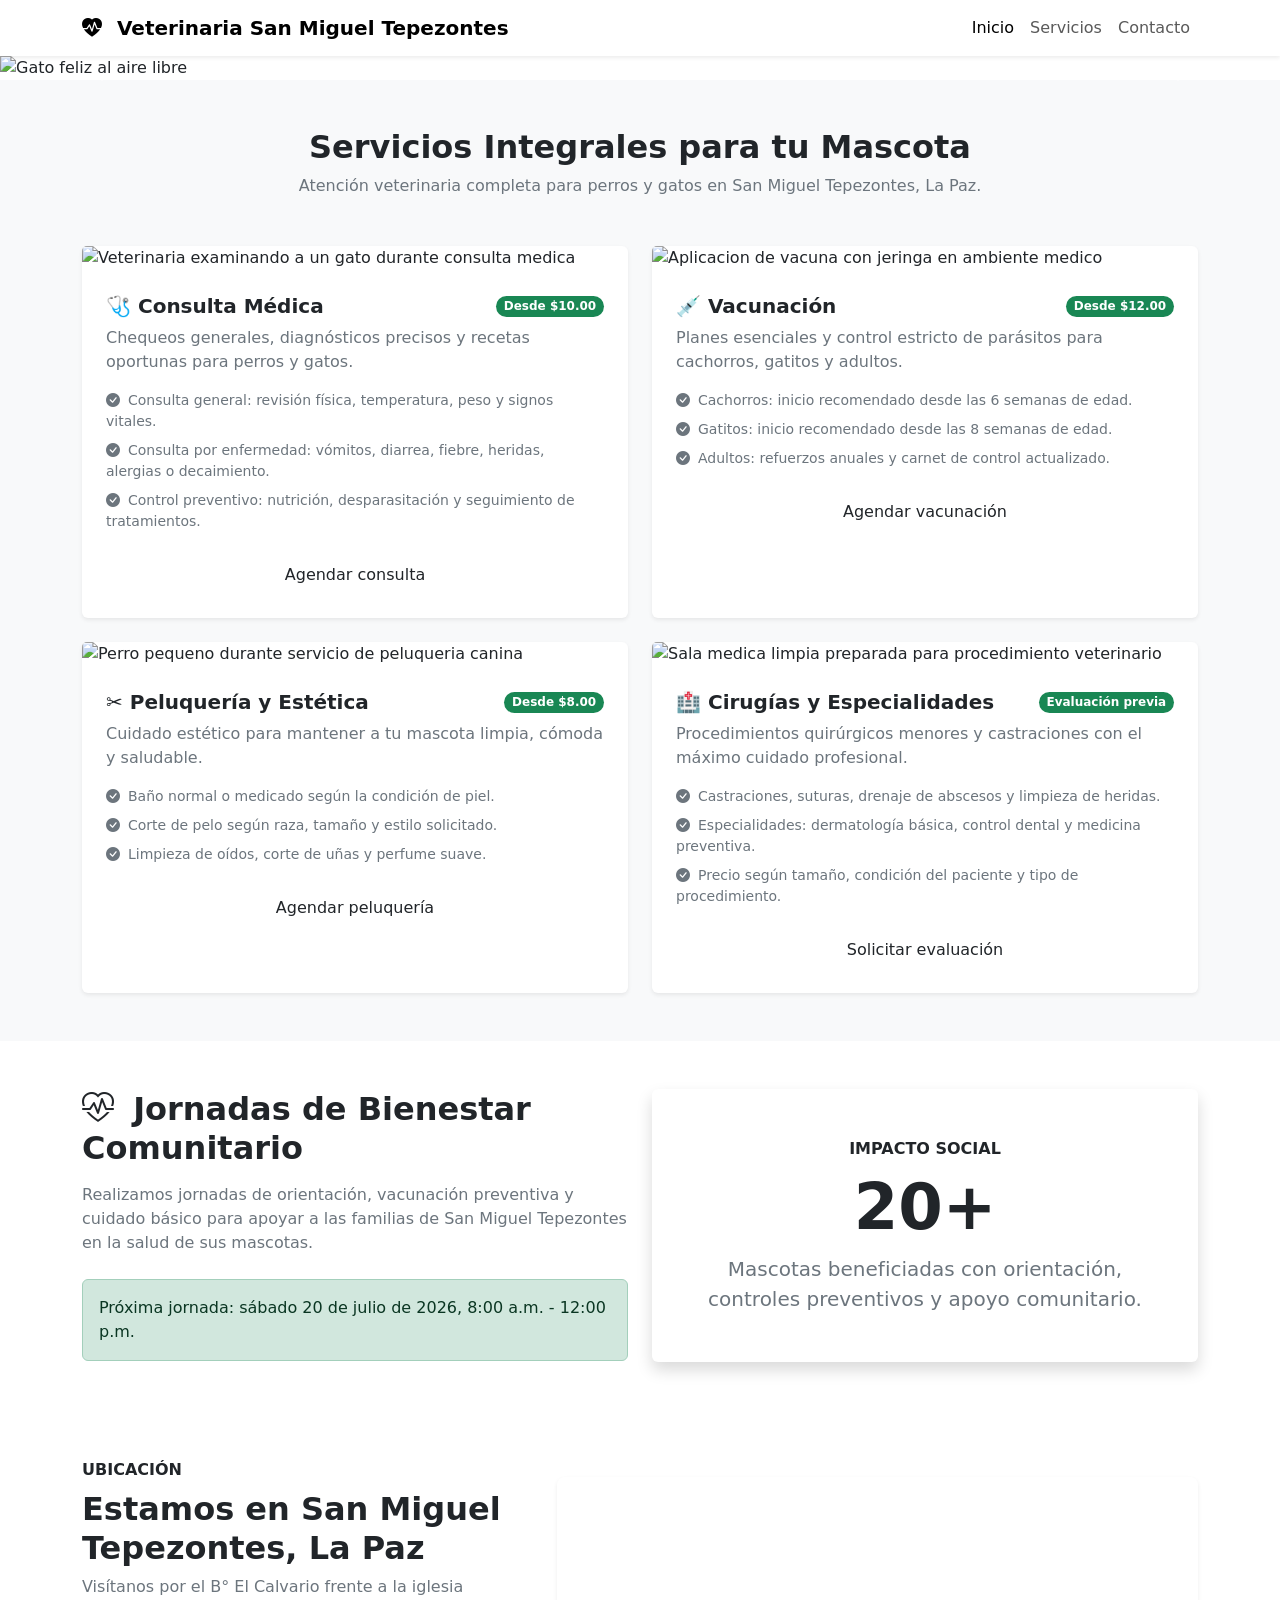
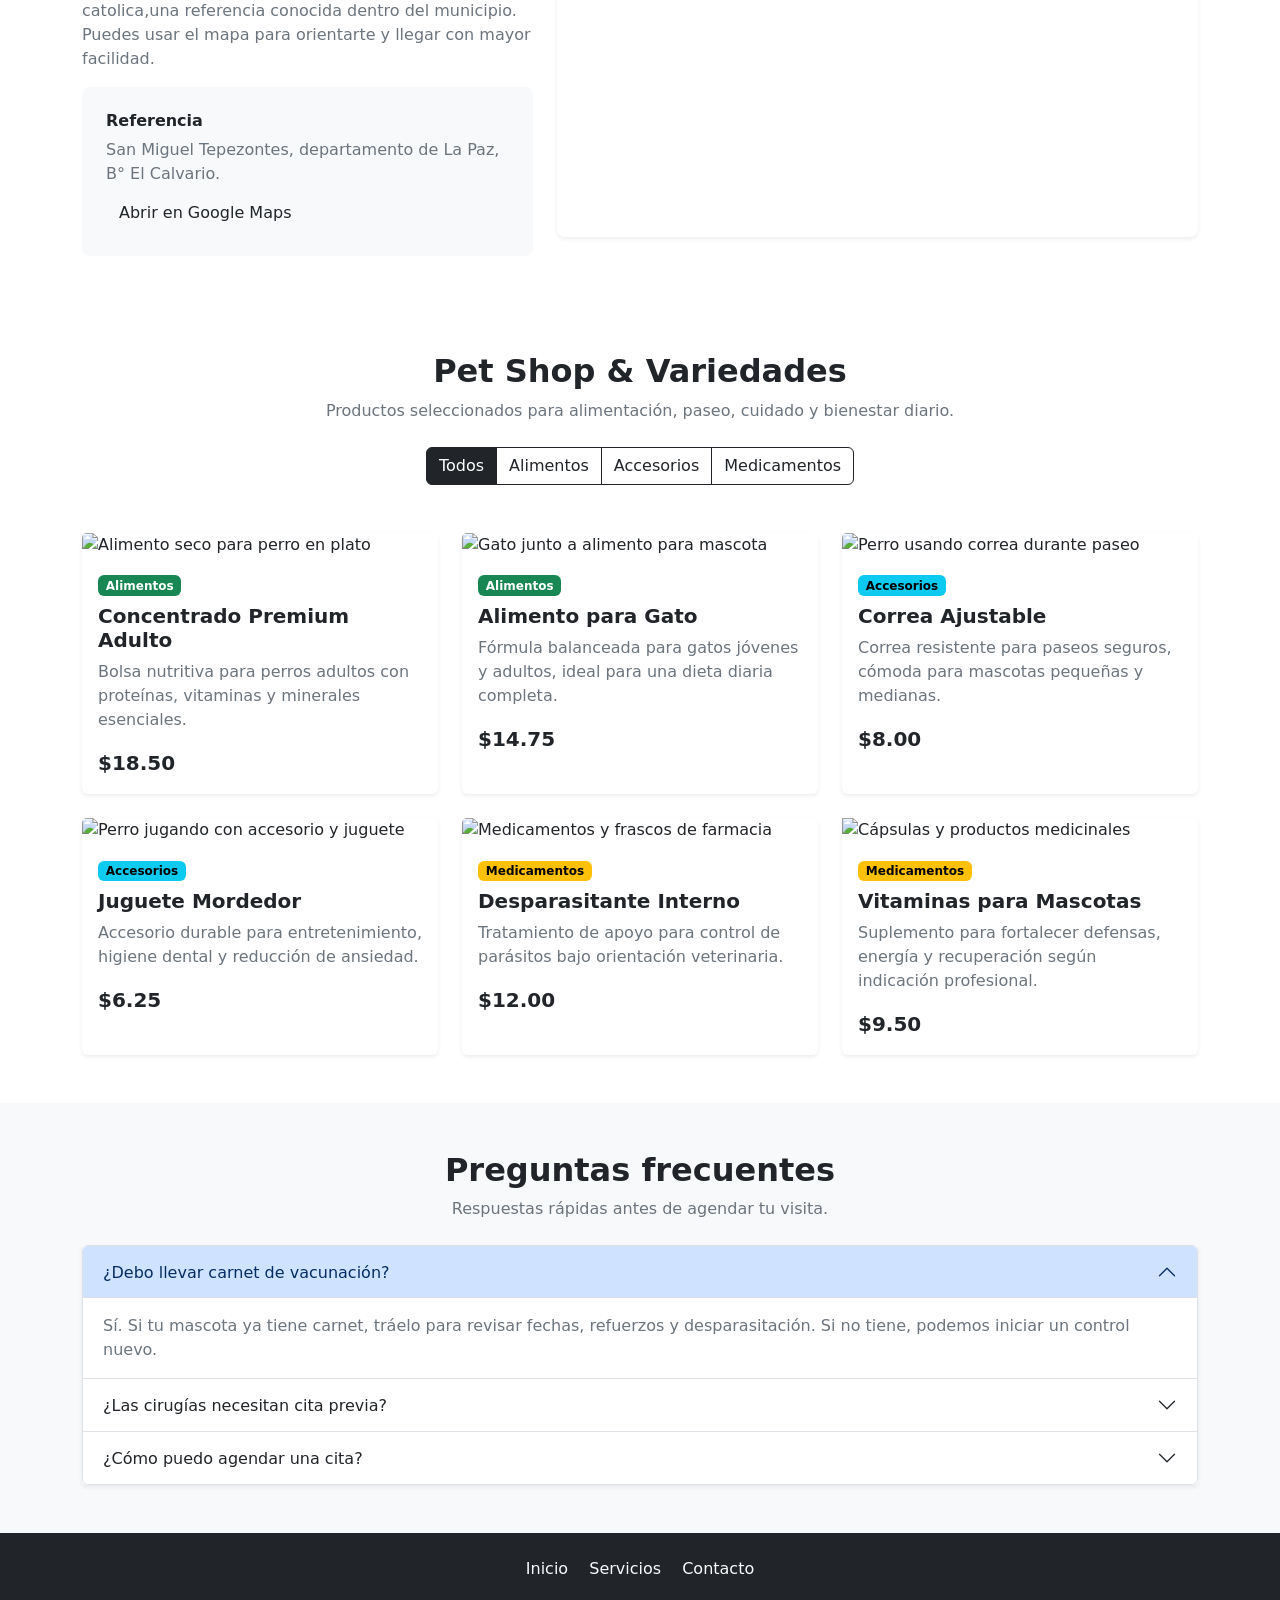
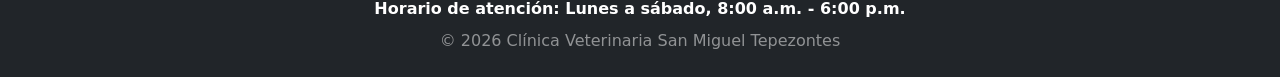
==== index.html @ e6505e5e "archivos html" ====
<!doctype html>
<html lang="es">
<head>
  <meta charset="utf-8">
  <meta name="viewport" content="width=device-width, initial-scale=1">
  <meta name="description" content="Clínica Veterinaria San Miguel Tepezontes: atención médica profesional, servicios veterinarios y cuidado integral para mascotas.">
  <title>Veterinaria San Miguel Tepezontes | Inicio</title>

  <!-- Bootstrap 5 CDN -->
  <link href="https://cdn.jsdelivr.net/npm/bootstrap@5.3.3/dist/css/bootstrap.min.css" rel="stylesheet">
  <link href="https://cdn.jsdelivr.net/npm/bootstrap-icons@1.11.3/font/bootstrap-icons.min.css" rel="stylesheet">
  <link href="css/style.css" rel="stylesheet">
</head>
<body>
  <!-- Inicio Navbar -->
  <nav class="navbar navbar-expand-lg bg-white sticky-top shadow-sm" aria-label="Navegación principal">
    <div class="container">
      <a class="navbar-brand fw-bold text-acento" href="index.html">
        <i class="bi bi-heart-pulse-fill me-2" aria-hidden="true"></i>
        Veterinaria San Miguel Tepezontes
      </a>

      <button class="navbar-toggler" type="button" data-bs-toggle="collapse" data-bs-target="#navbarPrincipal" aria-controls="navbarPrincipal" aria-expanded="false" aria-label="Abrir menú de navegación">
        <span class="navbar-toggler-icon"></span>
      </button>

      <div class="collapse navbar-collapse" id="navbarPrincipal">
        <ul class="navbar-nav ms-auto mb-2 mb-lg-0">
          <li class="nav-item">
            <a class="nav-link active" aria-current="page" href="index.html">Inicio</a>
          </li>
          <li class="nav-item">
            <a class="nav-link" href="servicios.html">Servicios</a>
          </li>
          <li class="nav-item">
            <a class="nav-link" href="contacto.html">Contacto</a>
          </li>
        </ul>
      </div>
    </div>
  </nav>
  <!-- Fin Navbar -->

  <main>
    <!-- Inicio Carousel Hero -->
    <section aria-label="Presentación principal">
      <div id="heroVeterinaria" class="carousel slide" data-bs-ride="carousel" data-bs-interval="5000">
        <div class="carousel-indicators">
          <button type="button" data-bs-target="#heroVeterinaria" data-bs-slide-to="0" class="active" aria-current="true" aria-label="Diapositiva 1"></button>
          <button type="button" data-bs-target="#heroVeterinaria" data-bs-slide-to="1" aria-label="Diapositiva 2"></button>
          <button type="button" data-bs-target="#heroVeterinaria" data-bs-slide-to="2" aria-label="Diapositiva 3"></button>
        </div>

        <div class="carousel-inner">
          <div class="carousel-item active">
           <img src="img/mascotas.jpg" class="d-block w-100" alt="Gato feliz al aire libre">
            <div class="carousel-caption text-start">
              <h1 class="display-5 fw-bold">Cuidamos a los que más amas</h1>
              <p class="lead mb-0">Atención médica veterinaria cercana y profesional para las familias de San Miguel Tepezontes.</p>
            </div>
          </div>

          <div class="carousel-item">
            <img src= "img/mascotas2.jpg"class="d-block w-100" alt="Perro y gato juntos en ambiente de clinica">
            <div class="carousel-caption text-start">
              <h2 class="display-5 fw-bold">Servicios Médicos Profesionales</h2>
              <p class="lead">Consulta, vacunación, cirugía y cuidado preventivo para cada etapa de vida.</p>
              <a class="btn btn-acento btn-lg" href="servicios.html">Conocer servicios</a>
            </div>
          </div>

          <div class="carousel-item">
            <img src="img/mascotas3.jpg"class="d-block w-100" alt="Perro atendido por veterinario en ambiente clinico">
            <div class="carousel-caption text-start">
              <h2 class="display-5 fw-bold">Agenda una visita</h2>
              <p class="lead">Reserva una cita para revisar la salud de tu mascota con atención cercana y profesional.</p>
              <a class="btn btn-acento btn-lg" href="contacto.html">Contactar clínica</a>
            </div>
          </div>
        </div>

        <button class="carousel-control-prev" type="button" data-bs-target="#heroVeterinaria" data-bs-slide="prev">
          <span class="carousel-control-prev-icon" aria-hidden="true"></span>
          <span class="visually-hidden">Anterior</span>
        </button>
        <button class="carousel-control-next" type="button" data-bs-target="#heroVeterinaria" data-bs-slide="next">
          <span class="carousel-control-next-icon" aria-hidden="true"></span>
          <span class="visually-hidden">Siguiente</span>
        </button>
      </div>
    </section>
    <!-- Fin Carousel Hero -->

    <!-- Inicio Servicios Principales -->
    <section class="py-5 bg-light">
      <div class="container">
        <div class="text-center mb-5">
          <h2 class="fw-bold">Servicios Integrales para tu Mascota</h2>
          <p class="text-secondary mb-0">Atención veterinaria completa para perros y gatos en San Miguel Tepezontes, La Paz.</p>
          <div class="section-divider"></div>
        </div>

        <div class="row g-4">
          <div class="col-12 col-md-6">
            <article class="card h-100 border-0 shadow-sm">
              <img src="img/consulta.jpg.jpeg" class="card-img-top service-img" alt="Veterinaria examinando a un gato durante consulta medica">
              <div class="card-body p-4">
                <div class="d-flex align-items-center justify-content-between gap-3 mb-2">
                  <h3 class="h5 fw-semibold mb-0">🩺 Consulta Médica</h3>
                  <span class="badge rounded-pill text-bg-success">Desde $10.00</span>
                </div>
                <p class="text-secondary">Chequeos generales, diagnósticos precisos y recetas oportunas para perros y gatos.</p>
                <ul class="list-unstyled small text-secondary mb-0">
                  <li class="mb-2"><i class="bi bi-check-circle-fill text-acento me-2"></i>Consulta general: revisión física, temperatura, peso y signos vitales.</li>
                  <li class="mb-2"><i class="bi bi-check-circle-fill text-acento me-2"></i>Consulta por enfermedad: vómitos, diarrea, fiebre, heridas, alergias o decaimiento.</li>
                  <li><i class="bi bi-check-circle-fill text-acento me-2"></i>Control preventivo: nutrición, desparasitación y seguimiento de tratamientos.</li>
                </ul>
                <button class="btn btn-acento w-100 mt-4" type="button" data-bs-toggle="modal" data-bs-target="#modalCita" data-service="Consulta Médica">Agendar consulta</button>
              </div>
            </article>
          </div>

          <div class="col-12 col-md-6">
            <article class="card h-100 border-0 shadow-sm">
              <img src="img/vacuna.jpg.jpeg" class="card-img-top service-img" alt="Aplicacion de vacuna con jeringa en ambiente medico">
              <div class="card-body p-4">
                <div class="d-flex align-items-center justify-content-between gap-3 mb-2">
                  <h3 class="h5 fw-semibold mb-0">💉 Vacunación</h3>
                  <span class="badge rounded-pill text-bg-success">Desde $12.00</span>
                </div>
                <p class="text-secondary">Planes esenciales y control estricto de parásitos para cachorros, gatitos y adultos.</p>
                <ul class="list-unstyled small text-secondary mb-0">
                  <li class="mb-2"><i class="bi bi-check-circle-fill text-acento me-2"></i>Cachorros: inicio recomendado desde las 6 semanas de edad.</li>
                  <li class="mb-2"><i class="bi bi-check-circle-fill text-acento me-2"></i>Gatitos: inicio recomendado desde las 8 semanas de edad.</li>
                  <li><i class="bi bi-check-circle-fill text-acento me-2"></i>Adultos: refuerzos anuales y carnet de control actualizado.</li>
                </ul>
                <button class="btn btn-acento w-100 mt-4" type="button" data-bs-toggle="modal" data-bs-target="#modalCita" data-service="Vacunación">Agendar vacunación</button>
              </div>
            </article>
          </div>

          <div class="col-12 col-md-6">
            <article class="card h-100 border-0 shadow-sm">
              <img src="img/peluqueria.jpg.jpeg" class="card-img-top service-img" alt="Perro pequeno durante servicio de peluqueria canina">
              <div class="card-body p-4">
                <div class="d-flex align-items-center justify-content-between gap-3 mb-2">
                  <h3 class="h5 fw-semibold mb-0">✂️ Peluquería y Estética</h3>
                  <span class="badge rounded-pill text-bg-success">Desde $8.00</span>
                </div>
                <p class="text-secondary">Cuidado estético para mantener a tu mascota limpia, cómoda y saludable.</p>
                <ul class="list-unstyled small text-secondary mb-0">
                  <li class="mb-2"><i class="bi bi-check-circle-fill text-acento me-2"></i>Baño normal o medicado según la condición de piel.</li>
                  <li class="mb-2"><i class="bi bi-check-circle-fill text-acento me-2"></i>Corte de pelo según raza, tamaño y estilo solicitado.</li>
                  <li><i class="bi bi-check-circle-fill text-acento me-2"></i>Limpieza de oídos, corte de uñas y perfume suave.</li>
                </ul>
                <button class="btn btn-acento w-100 mt-4" type="button" data-bs-toggle="modal" data-bs-target="#modalCita" data-service="Peluquería y Estética">Agendar peluquería</button>
              </div>
            </article>
          </div>

          <div class="col-12 col-md-6">
            <article class="card h-100 border-0 shadow-sm">
              <img src="img/fotocaninos.jpg.jpeg" class="card-img-top service-img" alt="Sala medica limpia preparada para procedimiento veterinario">
              <div class="card-body p-4">
                <div class="d-flex align-items-center justify-content-between gap-3 mb-2">
                  <h3 class="h5 fw-semibold mb-0">🏥 Cirugías y Especialidades</h3>
                  <span class="badge rounded-pill text-bg-success">Evaluación previa</span>
                </div>
                <p class="text-secondary">Procedimientos quirúrgicos menores y castraciones con el máximo cuidado profesional.</p>
                <ul class="list-unstyled small text-secondary mb-0">
                  <li class="mb-2"><i class="bi bi-check-circle-fill text-acento me-2"></i>Castraciones, suturas, drenaje de abscesos y limpieza de heridas.</li>
                  <li class="mb-2"><i class="bi bi-check-circle-fill text-acento me-2"></i>Especialidades: dermatología básica, control dental y medicina preventiva.</li>
                  <li><i class="bi bi-check-circle-fill text-acento me-2"></i>Precio según tamaño, condición del paciente y tipo de procedimiento.</li>
                </ul>
                <button class="btn btn-acento w-100 mt-4" type="button" data-bs-toggle="modal" data-bs-target="#modalCita" data-service="Cirugías y Especialidades">Solicitar evaluación</button>
              </div>
            </article>
          </div>
        </div>
      </div>
    </section>
    <!-- Fin Servicios Principales -->

    <!-- Inicio Jornadas de Bienestar Comunitario -->
    <section class="py-5 bg-accent-soft">
      <div class="container">
        <div class="row g-4 align-items-center">
          <div class="col-12 col-lg-6">
            <h2 class="fw-bold mb-3">
              <i class="bi bi-heart-pulse text-acento me-2" aria-hidden="true"></i>
              Jornadas de Bienestar Comunitario
            </h2>
            <p class="text-secondary mb-4">
              Realizamos jornadas de orientación, vacunación preventiva y cuidado básico para apoyar a las familias de San Miguel Tepezontes en la salud de sus mascotas.
            </p>
            <div class="alert alert-success mb-0" role="alert">
              Próxima jornada: sábado 20 de julio de 2026, 8:00 a.m. - 12:00 p.m.
            </div>
          </div>

          <div class="col-12 col-lg-6">
            <article class="card border-0 shadow">
              <div class="card-body text-center p-5">
                <p class="text-uppercase fw-semibold text-acento mb-2">Impacto social</p>
                <h1 class="display-3 fw-bold mb-2">20+</h1>
                <p class="lead text-secondary mb-0">Mascotas beneficiadas con orientación, controles preventivos y apoyo comunitario.</p>
              </div>
            </article>
          </div>
        </div>
      </div>
    </section>
    <!-- Fin Jornadas de Bienestar Comunitario -->

    <!-- Inicio Ubicación -->
    <section class="py-5 bg-white">
      <div class="container">
        <div class="row g-4 align-items-center">
          <div class="col-12 col-lg-5">
            <p class="text-uppercase fw-semibold text-acento mb-2">Ubicación</p>
            <h2 class="fw-bold">Estamos en San Miguel Tepezontes, La Paz</h2>
            <p class="text-secondary">
              Visítanos por el B° El Calvario frente a la iglesia catolica,una referencia conocida dentro del municipio. Puedes usar el mapa para orientarte y llegar con mayor facilidad.
            </p>
            <div class="p-4 bg-light rounded-3">
              <h3 class="h6 fw-semibold">Referencia</h3>
              <p class="mb-2 text-secondary">San Miguel Tepezontes, departamento de La Paz, B° El Calvario.</p>
              <a class="btn btn-acento" href="https://www.google.com/maps/search/?api=1&query=El+Calvario+San+Miguel+Tepezontes+La+Paz+El+Salvador" target="_blank" rel="noopener">Abrir en Google Maps</a>
            </div>
          </div>

          <div class="col-12 col-lg-7">
            <div class="ratio ratio-16x9 rounded-3 overflow-hidden shadow-sm">
              <iframe
                class="map-frame"
                src="https://www.google.com/maps?q=El%20Calvario%20San%20Miguel%20Tepezontes%20La%20Paz%20El%20Salvador&output=embed"
                title="Mapa de El Calvario, San Miguel Tepezontes, La Paz"
                loading="lazy"
                referrerpolicy="no-referrer-when-downgrade"
                allowfullscreen>
              </iframe>
            </div>
          </div>
        </div>
      </div>
    </section>
    <!-- Fin Ubicación -->

    <!-- Inicio Catálogo Pet Shop -->
    <section class="py-5 bg-white">
      <div class="container">
        <div class="text-center mb-4">
          <h2 class="fw-bold">Pet Shop &amp; Variedades</h2>
          <p class="text-secondary mb-0">Productos seleccionados para alimentación, paseo, cuidado y bienestar diario.</p>
          <div class="section-divider"></div>
        </div>

        <div class="d-flex justify-content-center mb-5">
          <div class="btn-group flex-wrap" role="group" aria-label="Filtros del catálogo de productos">
            <button type="button" class="btn btn-outline-dark active" data-category="todos">Todos</button>
            <button type="button" class="btn btn-outline-dark" data-category="alimentos">Alimentos</button>
            <button type="button" class="btn btn-outline-dark" data-category="accesorios">Accesorios</button>
            <button type="button" class="btn btn-outline-dark" data-category="medicamentos">Medicamentos</button>
          </div>
        </div>

        <div class="row g-4">
          <div class="col-12 col-md-6 col-lg-4 product-item" data-item="alimentos">
            <article class="card h-100 border-0 shadow-sm">
              <img src="img/comida.jpg.jpeg" class="card-img-top" alt="Alimento seco para perro en plato">
              <div class="card-body">
                <span class="badge text-bg-success mb-2">Alimentos</span>
                <h3 class="h5 fw-semibold">Concentrado Premium Adulto</h3>
                <p class="text-secondary">Bolsa nutritiva para perros adultos con proteínas, vitaminas y minerales esenciales.</p>
                <p class="fs-5 fw-bold text-acento mb-0">$18.50</p>
              </div>
            </article>
          </div>

          <div class="col-12 col-md-6 col-lg-4 product-item" data-item="alimentos">
            <article class="card h-100 border-0 shadow-sm">
              <img src="img/gatocomida.jpg.jpeg" class="card-img-top" alt="Gato junto a alimento para mascota">
              <div class="card-body">
                <span class="badge text-bg-success mb-2">Alimentos</span>
                <h3 class="h5 fw-semibold">Alimento para Gato</h3>
                <p class="text-secondary">Fórmula balanceada para gatos jóvenes y adultos, ideal para una dieta diaria completa.</p>
                <p class="fs-5 fw-bold text-acento mb-0">$14.75</p>
              </div>
            </article>
          </div>

          <div class="col-12 col-md-6 col-lg-4 product-item" data-item="accesorios">
            <article class="card h-100 border-0 shadow-sm">
              <img src="img/correaa.jpg.jpeg" class="card-img-top" alt="Perro usando correa durante paseo">
              <div class="card-body">
                <span class="badge text-bg-info mb-2">Accesorios</span>
                <h3 class="h5 fw-semibold">Correa Ajustable</h3>
                <p class="text-secondary">Correa resistente para paseos seguros, cómoda para mascotas pequeñas y medianas.</p>
                <p class="fs-5 fw-bold text-acento mb-0">$8.00</p>
              </div>
            </article>
          </div>

          <div class="col-12 col-md-6 col-lg-4 product-item" data-item="accesorios">
            <article class="card h-100 border-0 shadow-sm">
              <img src="img/juguetes.jpg.jpeg" class="card-img-top" alt="Perro jugando con accesorio y juguete">
              <div class="card-body">
                <span class="badge text-bg-info mb-2">Accesorios</span>
                <h3 class="h5 fw-semibold">Juguete Mordedor</h3>
                <p class="text-secondary">Accesorio durable para entretenimiento, higiene dental y reducción de ansiedad.</p>
                <p class="fs-5 fw-bold text-acento mb-0">$6.25</p>
              </div>
            </article>
          </div>

          <div class="col-12 col-md-6 col-lg-4 product-item" data-item="medicamentos">
            <article class="card h-100 border-0 shadow-sm">
              <img src="img/pastillas.jpg.jpeg" class="card-img-top" alt="Medicamentos y frascos de farmacia">
              <div class="card-body">
                <span class="badge text-bg-warning mb-2">Medicamentos</span>
                <h3 class="h5 fw-semibold">Desparasitante Interno</h3>
                <p class="text-secondary">Tratamiento de apoyo para control de parásitos bajo orientación veterinaria.</p>
                <p class="fs-5 fw-bold text-acento mb-0">$12.00</p>
              </div>
            </article>
          </div>

          <div class="col-12 col-md-6 col-lg-4 product-item" data-item="medicamentos">
            <article class="card h-100 border-0 shadow-sm">
              <img src="img/pastillas2.jpg.jpeg"card-img-top" alt="Cápsulas y productos medicinales">
              <div class="card-body">
                <span class="badge text-bg-warning mb-2">Medicamentos</span>
                <h3 class="h5 fw-semibold">Vitaminas para Mascotas</h3>
                <p class="text-secondary">Suplemento para fortalecer defensas, energía y recuperación según indicación profesional.</p>
                <p class="fs-5 fw-bold text-acento mb-0">$9.50</p>
              </div>
            </article>
          </div>
        </div>
      </div>
    </section>
    <!-- Fin Catálogo Pet Shop -->

    <!-- Inicio Preguntas Frecuentes -->
    <section class="py-5 bg-light">
      <div class="container">
        <div class="text-center mb-4">
          <h2 class="fw-bold">Preguntas frecuentes</h2>
          <p class="text-secondary mb-0">Respuestas rápidas antes de agendar tu visita.</p>
          <div class="section-divider"></div>
        </div>

        <div class="accordion shadow-sm" id="faqVeterinaria">
          <div class="accordion-item">
            <h3 class="accordion-header">
              <button class="accordion-button" type="button" data-bs-toggle="collapse" data-bs-target="#faqUno" aria-expanded="true" aria-controls="faqUno">
                ¿Debo llevar carnet de vacunación?
              </button>
            </h3>
            <div id="faqUno" class="accordion-collapse collapse show" data-bs-parent="#faqVeterinaria">
              <div class="accordion-body text-secondary">
                Sí. Si tu mascota ya tiene carnet, tráelo para revisar fechas, refuerzos y desparasitación. Si no tiene, podemos iniciar un control nuevo.
              </div>
            </div>
          </div>

          <div class="accordion-item">
            <h3 class="accordion-header">
              <button class="accordion-button collapsed" type="button" data-bs-toggle="collapse" data-bs-target="#faqDos" aria-expanded="false" aria-controls="faqDos">
                ¿Las cirugías necesitan cita previa?
              </button>
            </h3>
            <div id="faqDos" class="accordion-collapse collapse" data-bs-parent="#faqVeterinaria">
              <div class="accordion-body text-secondary">
                Sí. Primero realizamos una evaluación para revisar peso, edad, condición general y el tipo de procedimiento recomendado.
              </div>
            </div>
          </div>

          <div class="accordion-item">
            <h3 class="accordion-header">
              <button class="accordion-button collapsed" type="button" data-bs-toggle="collapse" data-bs-target="#faqTres" aria-expanded="false" aria-controls="faqTres">
                ¿Cómo puedo agendar una cita?
              </button>
            </h3>
            <div id="faqTres" class="accordion-collapse collapse" data-bs-parent="#faqVeterinaria">
              <div class="accordion-body text-secondary">
                Puedes usar los botones de agendar en los servicios o entrar a la página de contacto para enviar los datos de tu mascota.
              </div>
            </div>
          </div>
        </div>
      </div>
    </section>
    <!-- Fin Preguntas Frecuentes -->
  </main>

  <!-- Inicio Modal Cita Rápida -->
  <div class="modal fade" id="modalCita" tabindex="-1" aria-labelledby="modalCitaLabel" aria-hidden="true">
    <div class="modal-dialog modal-dialog-centered">
      <div class="modal-content border-0 shadow">
        <div class="modal-header">
          <h2 class="modal-title fs-5" id="modalCitaLabel">Agendar cita rápida</h2>
          <button type="button" class="btn-close" data-bs-dismiss="modal" aria-label="Cerrar"></button>
        </div>
        <form id="quickAppointmentForm">
          <div class="modal-body">
            <div class="mb-3">
              <label class="form-label" for="servicioSeleccionado">Servicio</label>
              <select class="form-select" id="servicioSeleccionado" required>
                <option>Consulta Médica</option>
                <option>Vacunación</option>
                <option>Peluquería y Estética</option>
                <option>Cirugías y Especialidades</option>
              </select>
            </div>
            <div class="mb-3">
              <label class="form-label" for="nombreCliente">Nombre del dueño</label>
              <input class="form-control" type="text" id="nombreCliente" required>
            </div>
            <div class="mb-3">
              <label class="form-label" for="mascotaCliente">Nombre de la mascota</label>
              <input class="form-control" type="text" id="mascotaCliente" required>
            </div>
            <div class="row g-3">
              <div class="col-12 col-sm-6">
                <label class="form-label" for="fechaCita">Fecha preferida</label>
                <input class="form-control" type="date" id="fechaCita" required>
              </div>
              <div class="col-12 col-sm-6">
                <label class="form-label" for="horaCita">Hora preferida</label>
                <input class="form-control" type="time" id="horaCita" required>
              </div>
            </div>
          </div>
          <div class="modal-footer">
            <button type="button" class="btn btn-outline-secondary" data-bs-dismiss="modal">Cancelar</button>
            <button type="submit" class="btn btn-acento">Enviar solicitud</button>
          </div>
        </form>
      </div>
    </div>
  </div>
  <!-- Fin Modal Cita Rápida -->

  <!-- Inicio Toast Interactivo -->
  <div class="toast-container position-fixed top-0 end-0 p-3">
    <div id="toastInteraccion" class="toast align-items-center text-bg-dark border-0" role="status" aria-live="polite" aria-atomic="true">
      <div class="d-flex">
        <div class="toast-body" id="toastMensaje">Acción realizada.</div>
        <button type="button" class="btn-close btn-close-white me-2 m-auto" data-bs-dismiss="toast" aria-label="Cerrar"></button>
      </div>
    </div>
  </div>
  <!-- Fin Toast Interactivo -->

  <!-- Inicio Footer -->
  <footer class="py-4 bg-dark text-white">
    <div class="container text-center">
      <nav class="mb-3" aria-label="Enlaces rápidos del pie de página">
        <a class="link-light text-decoration-none mx-2" href="index.html">Inicio</a>
        <a class="link-light text-decoration-none mx-2" href="servicios.html">Servicios</a>
        <a class="link-light text-decoration-none mx-2" href="contacto.html">Contacto</a>
      </nav>
      <p class="mb-2 fw-semibold">Horario de atención: Lunes a sábado, 8:00 a.m. - 6:00 p.m.</p>
      <p class="mb-0 text-white-50">&copy; 2026 Clínica Veterinaria San Miguel Tepezontes</p>
    </div>
  </footer>
  <!-- Fin Footer -->

  <!-- Bootstrap Bundle con Popper -->
  <script src="https://cdn.jsdelivr.net/npm/bootstrap@5.3.3/dist/js/bootstrap.bundle.min.js"></script>
  <script src="js/archivo.js"></script>
</body>
</html>
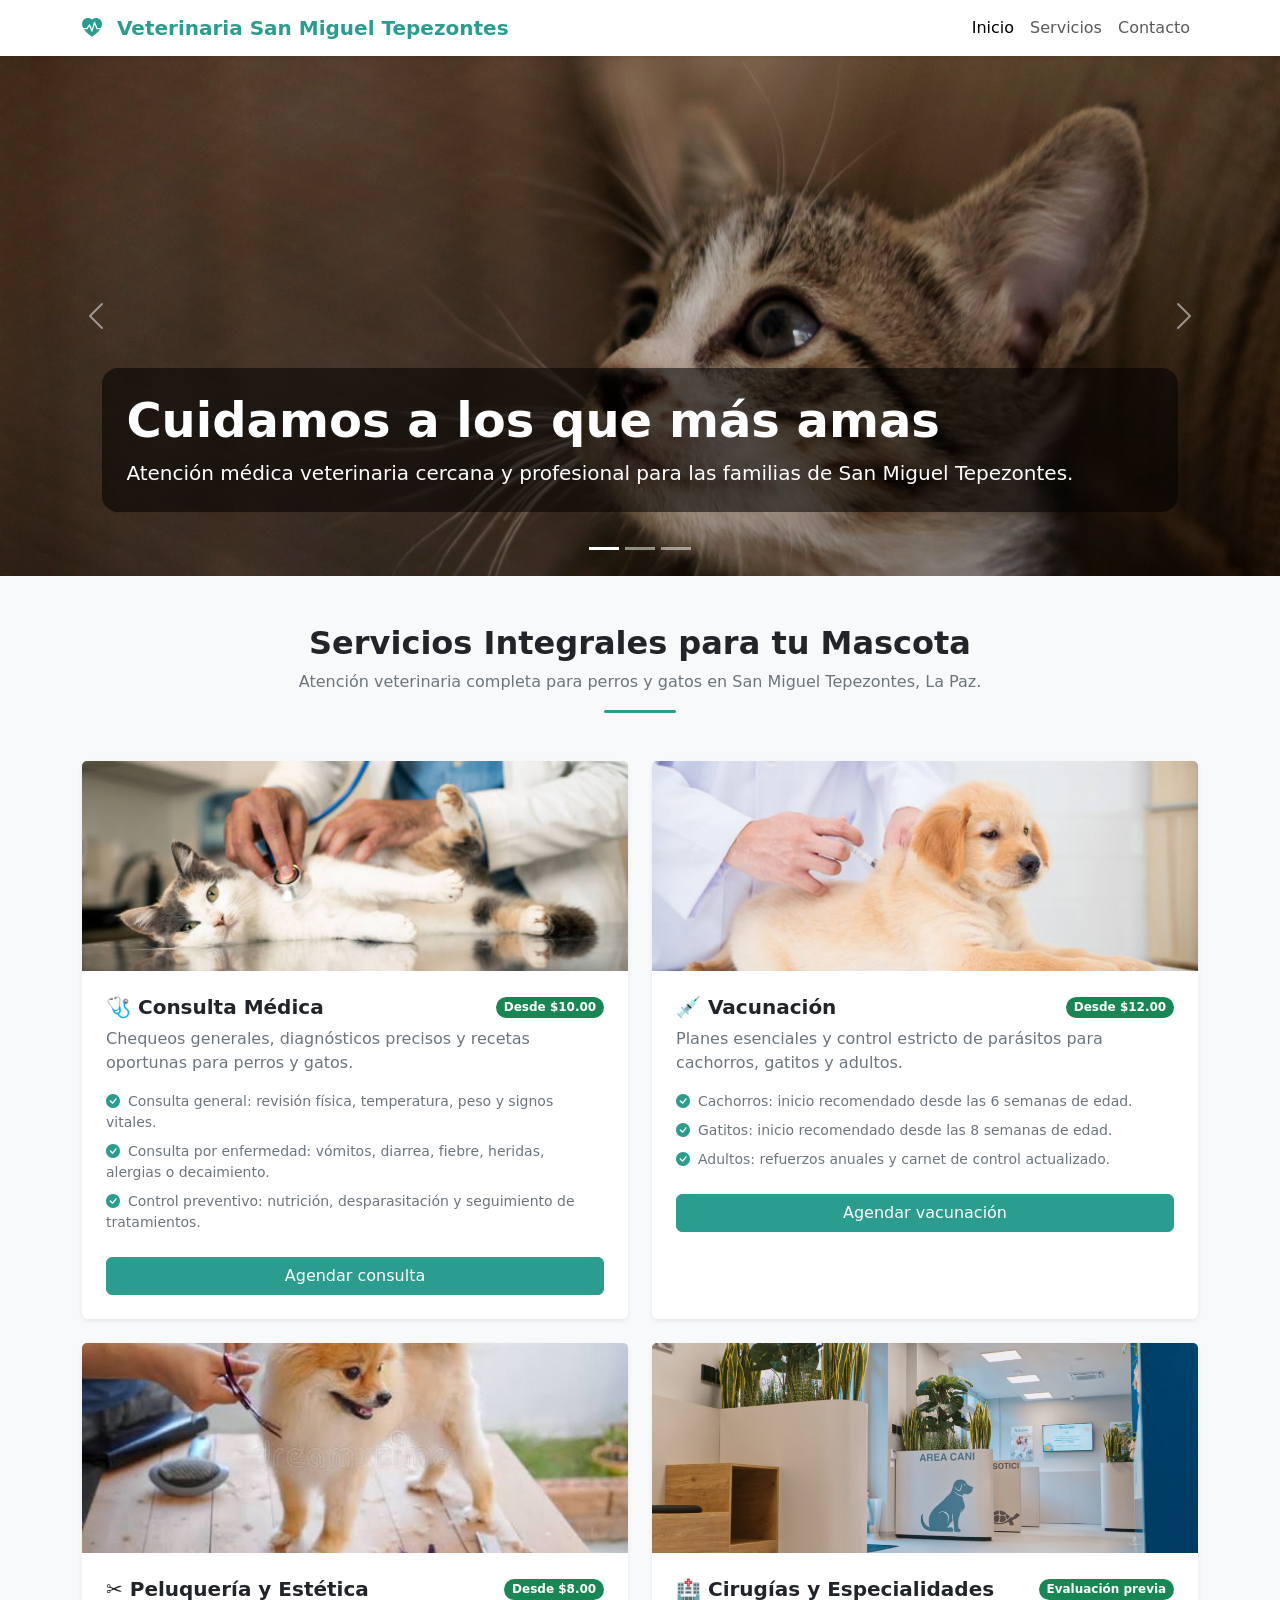
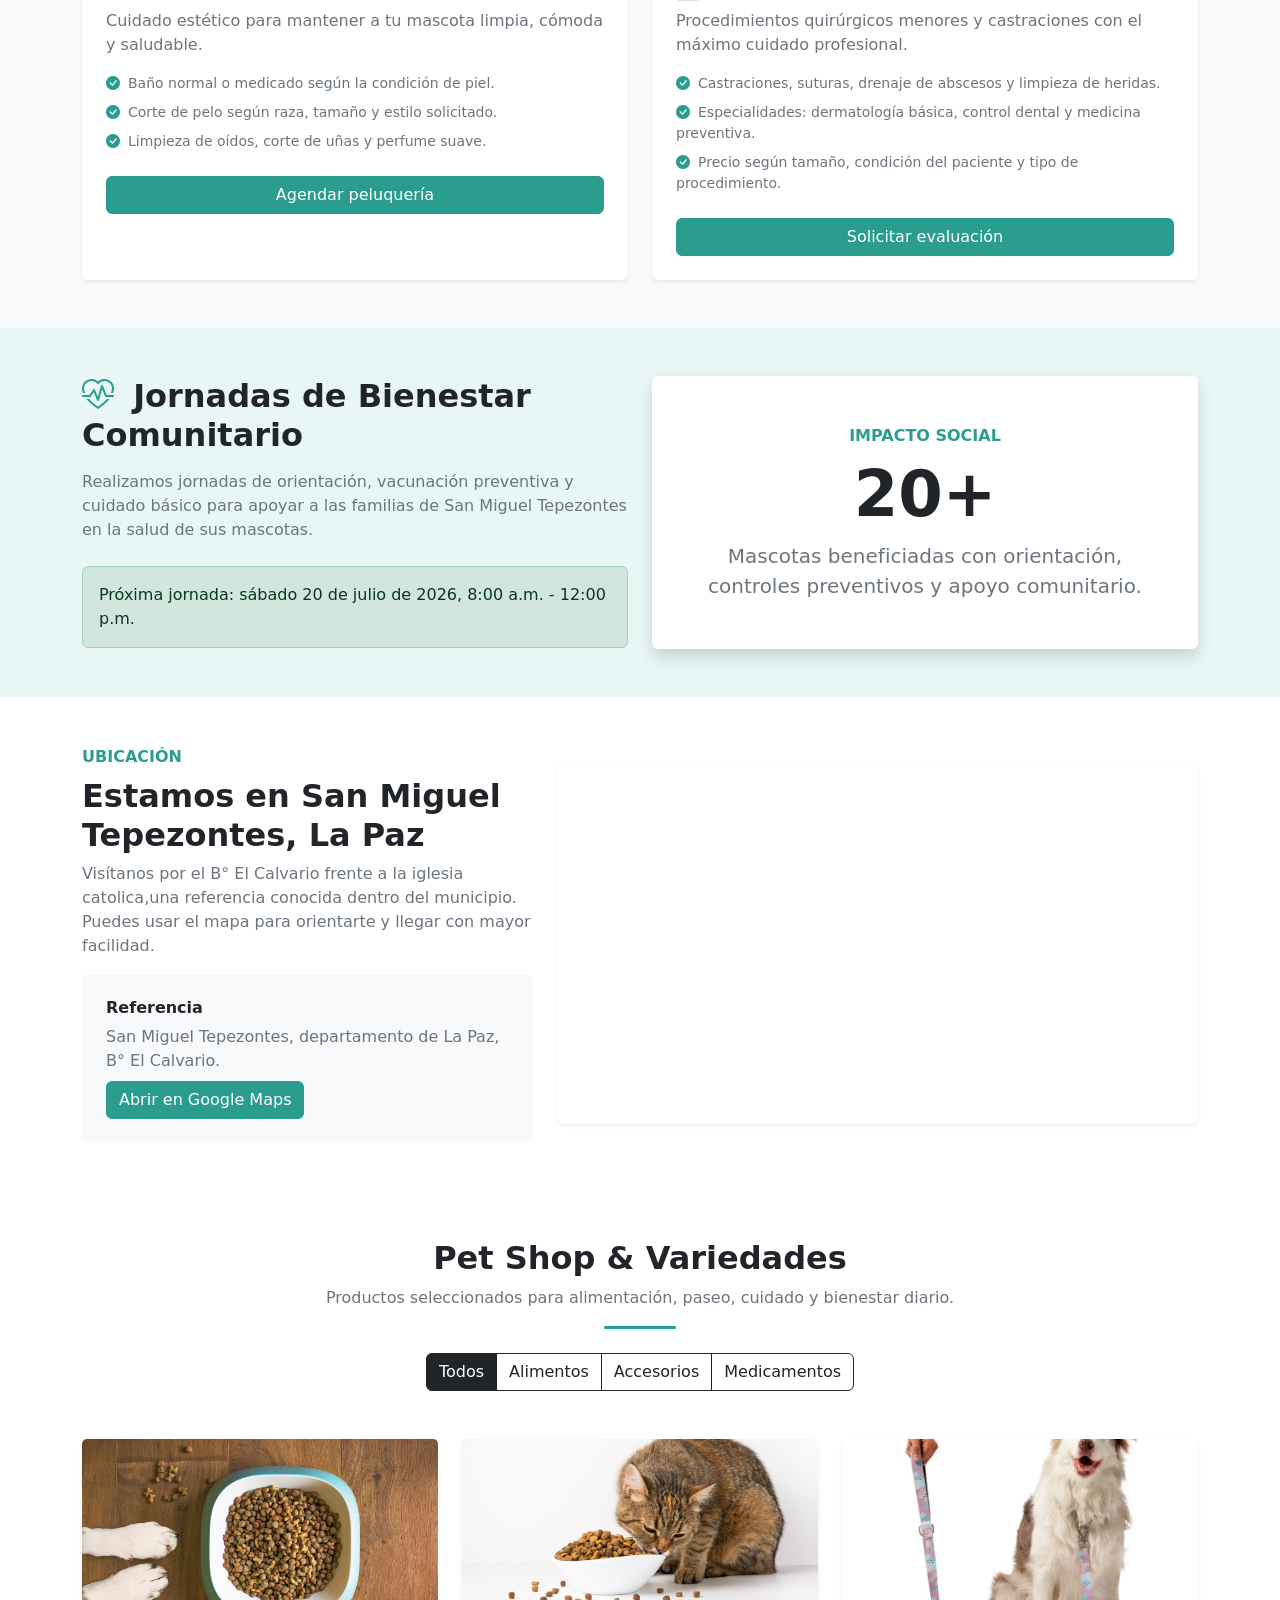
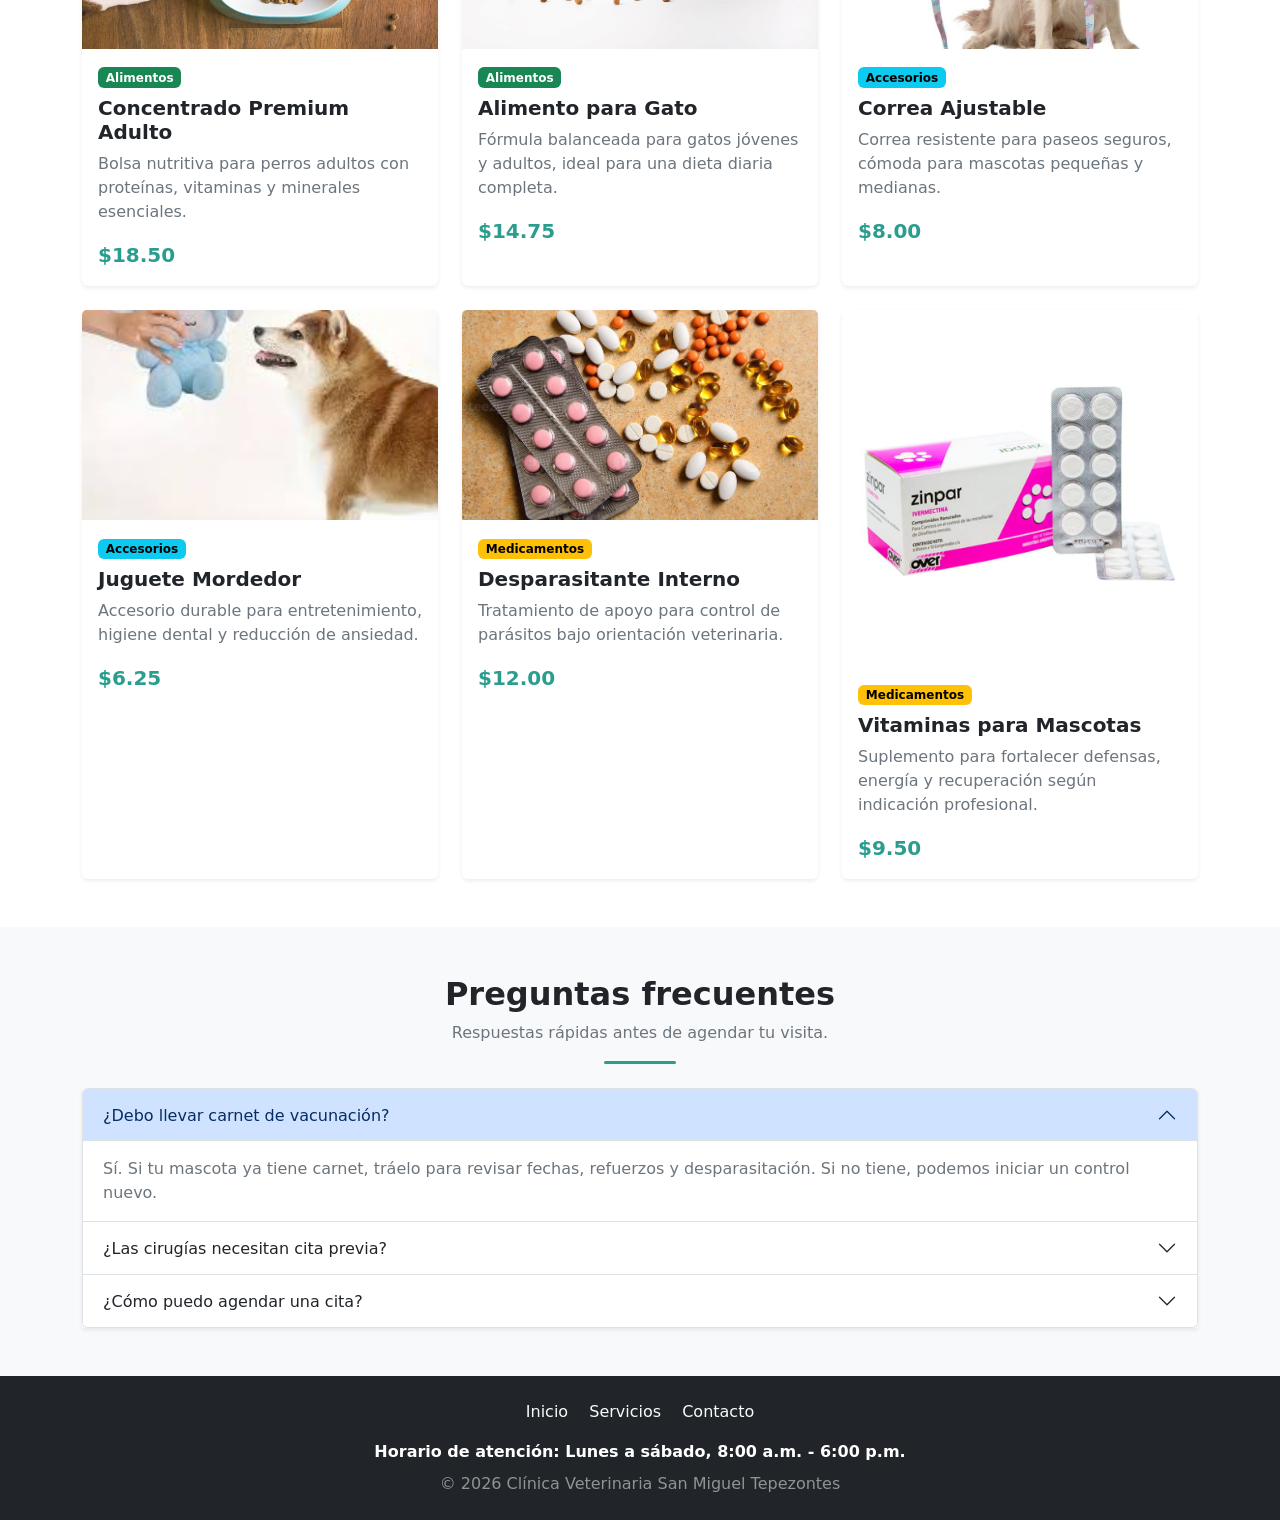
==== commit cdcc27c2: "Update index.html" ====
--- a/index.html
+++ b/index.html
@@ -9,7 +9,7 @@
   <!-- Bootstrap 5 CDN -->
   <link href="https://cdn.jsdelivr.net/npm/bootstrap@5.3.3/dist/css/bootstrap.min.css" rel="stylesheet">
   <link href="https://cdn.jsdelivr.net/npm/bootstrap-icons@1.11.3/font/bootstrap-icons.min.css" rel="stylesheet">
-  <link href="css/style.css" rel="stylesheet">
+  <link href="style.css" rel="stylesheet">
 </head>
 <body>
   <!-- Inicio Navbar -->
@@ -470,6 +470,6 @@
 
   <!-- Bootstrap Bundle con Popper -->
   <script src="https://cdn.jsdelivr.net/npm/bootstrap@5.3.3/dist/js/bootstrap.bundle.min.js"></script>
-  <script src="js/archivo.js"></script>
+  <script src="script.js"></script>
 </body>
 </html>
--- a/style.css
+++ b/style.css
@@ -0,0 +1,115 @@
+:root {
+  --color-acento: #2a9d8f;
+  --color-claro: #f8f9fa;
+  --color-texto: #212529;
+  --accent: #20b2aa;
+  --accent-soft: #e8f7f6;
+}
+
+body {
+  color: var(--color-texto);
+  background-color: #ffffff;
+}
+
+.page-fixed-nav {
+  padding-top: 72px;
+  color: #1f2933;
+}
+
+.text-acento {
+  color: var(--color-acento);
+}
+
+.text-accent {
+  color: var(--accent);
+}
+
+.bg-accent-soft {
+  background-color: var(--accent-soft);
+}
+
+.btn-acento {
+  --bs-btn-color: #ffffff;
+  --bs-btn-bg: var(--color-acento);
+  --bs-btn-border-color: var(--color-acento);
+  --bs-btn-hover-color: #ffffff;
+  --bs-btn-hover-bg: #23867a;
+  --bs-btn-hover-border-color: #23867a;
+}
+
+.btn-accent {
+  --bs-btn-color: #fff;
+  --bs-btn-bg: var(--accent);
+  --bs-btn-border-color: var(--accent);
+  --bs-btn-hover-color: #fff;
+  --bs-btn-hover-bg: #188f89;
+  --bs-btn-hover-border-color: #188f89;
+}
+
+.carousel-item {
+  min-height: 520px;
+  background-color: #000000;
+}
+
+.carousel-item img {
+  height: 520px;
+  object-fit: cover;
+  opacity: 0.78;
+}
+
+.carousel-caption {
+  left: 8%;
+  right: 8%;
+  bottom: 4rem;
+  padding: 1.5rem;
+  border-radius: 1rem;
+  background: rgba(0, 0, 0, 0.55);
+}
+
+.section-divider {
+  width: 72px;
+  height: 3px;
+  margin: 1rem auto 0;
+  background-color: var(--color-acento);
+  border-radius: 999px;
+}
+
+.icon-circle {
+  width: 64px;
+  height: 64px;
+  display: inline-flex;
+  align-items: center;
+  justify-content: center;
+  border-radius: 50%;
+  color: var(--color-acento);
+  background-color: rgba(42, 157, 143, 0.12);
+  font-size: 1.75rem;
+}
+
+.service-img,
+.product-item .card-img-top {
+  height: 210px;
+  object-fit: cover;
+}
+
+.map-frame {
+  min-height: 360px;
+  border: 0;
+}
+
+@media (max-width: 767.98px) {
+  .carousel-item,
+  .carousel-item img {
+    height: 560px;
+  }
+
+  .carousel-caption {
+    bottom: 2.5rem;
+    padding: 1rem;
+  }
+
+  .carousel-caption h1,
+  .carousel-caption h2 {
+    font-size: 1.7rem;
+  }
+}
